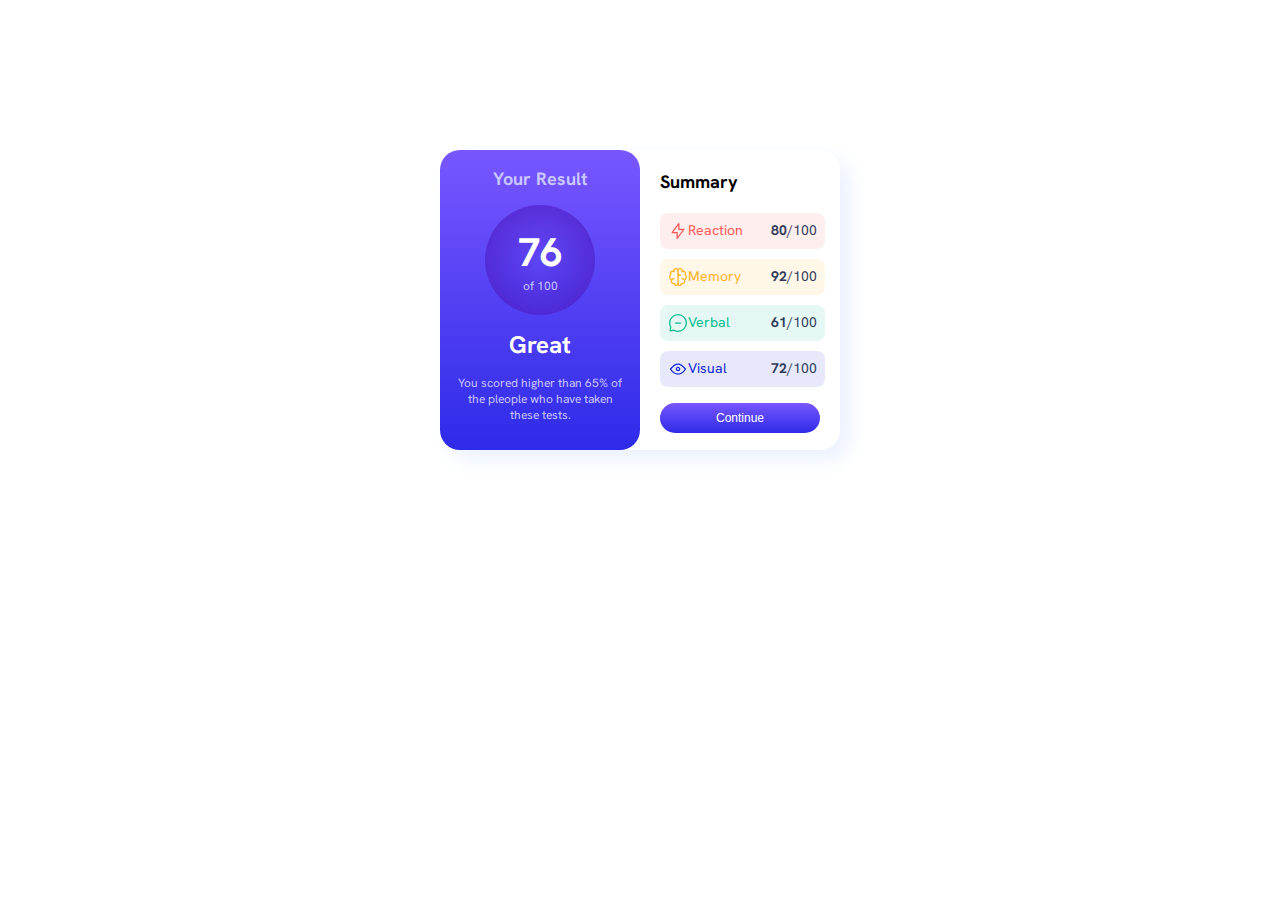
==== 02-results-summary-component-main/index.html @ 5d6142c9 "Subiendo retos de Fronted Mentor" ====
<!DOCTYPE html>
<html lang="en">

<head>
  <meta charset="UTF-8">
  <meta name="viewport" content="width=device-width, initial-scale=1.0">
  <!-- displays site properly based on user's device -->

  <link rel="icon" type="image/png" sizes="32x32" href="./assets/images/favicon-32x32.png">

  <link rel="stylesheet" href="style.css">

  <title>Frontend Mentor | Results summary component</title>



</head>

<body>
  <div class="container">
    <div class="box1">
      <h1>Your Result</h1>
      <div class="circle">
        <p class="number">76</p>
        <p class="range">of 100</p>
      </div>

      <h2>Great</h2>
      <p class="parrafo">You scored higher than 65% of the pleople who have taken these tests.</p>
    </div>
    <div class="box2">
      <div class="container-box2">
        <div>
          <h1>Summary</h1>
        </div>
        <div class="tests reaction-container">
          <div class="reaction">
            <img src="assets/images/icon-reaction.svg" alt="reaction-icon">
            <div>Reaction</div>
          </div>
          <div class="point"><b>80</b>/100</div>
        </div>
        <div class="tests memory-container">
          <div class="memory">
            <img src="assets/images/icon-memory.svg" alt="memory-icon">
            <div>Memory</div>
          </div>
          <div class="point"><b>92</b>/100</div>
        </div>
        <div class="tests verbal-container">
          <div class="verbal">
            <img src="assets/images/icon-verbal.svg" alt="verbal-icon">
            <div>Verbal</div>
          </div>
          <div class="point"><b>61</b>/100</div>
        </div>
        <div class="tests visual-container">
          <div class="visual">
            <img src="assets/images/icon-visual.svg" alt="visual-icon">
            <div>Visual</div>
          </div>
          <div class="point"><b>72</b>/100</div>
        </div>
        <button class="button" type="button">Continue</button>
      </div>
    </div>


  </div>


</body>

</html>
---- 02-results-summary-component-main/style.css ----
* {
  margin: 0;
  padding: 0;
}

@font-face {
  font-family: "HankenGrotesk-VariableFont_wght";
  src: url(assets/fonts/HankenGrotesk-VariableFont_wght.ttf);
}

@font-face {
  font-family: "HankenGrotesk-Bold";
  src: url(assets/fonts/static/HankenGrotesk-Bold.ttf);
}

body {
  font-family: "HankenGrotesk-VariableFont_wght", Arial, Helvetica, sans-serif;
  height: 600px;
  display: flex;
  justify-content: center;
  align-items: center;
}

.container {
  width: 400px;
  height: 300px;
  border-radius: 20px;
  display: flex;
  box-shadow: 10px 10px 20px hsl(221, 100%, 96%);
}

.box1 {
  width: 50%;
  height: 100%;
  background: linear-gradient(hsl(252, 100%, 67%), hsl(241, 81%, 54%));
  border-radius: 20px;
  display: flex;
  flex-direction: column;
  justify-content: space-around;
  align-items: center;
  text-align: center;
}

.box1 h1 {
  padding: 10px 0 0 0;
  font-size: 18px;
  color: hsl(241, 100%, 89%);
}

.circle {
  width: 110px;
  height: 110px;
  background: radial-gradient(hsla(241, 72%, 46%, 0), hsla(256, 72%, 46%, 1));
  display: flex;
  flex-direction: column;
  justify-content: center;
  border-radius: 100%;
}

.number {
  font-size: 40px;
  font-family: "HankenGrotesk-Bold", Arial, Helvetica, sans-serif;
  color: hsl(0, 0%, 100%);
}

.range {
  color: hsl(241, 100%, 89%);
  font-size: 12px;
}

.box1 h2 {
  color: hsl(0, 0%, 100%);
}

.box1 .parrafo {
  font-size: 12px;
  padding: 0 18px;
  margin-bottom: 20px;
  color: hsl(241, 100%, 89%);
}

.box2 {
  width: 50%;
  height: 100%;
  background: hsl(0, 0%, 100%);
  border-radius: 20px;
}

.container-box2 {
  padding: 10px 20px;
  display: flex;
  flex-direction: column;
  justify-content: space-between;
}

.container-box2 div h1 {
  font-size: 18px;
  padding: 10px 10px 10px 0;
}

.tests {
  width: 93%;
  height: 20px;
  background: grey;
  margin-top: 10px;
  display: flex;
  justify-content: space-between;
  font-size: 14px;
  padding: 8px;
  border-radius: 8px;
}

.tests div {
  display: flex;
}

.point {
  color: hsl(224, 30%, 27%);
}

.reaction-container {
  background-color: hsla(0, 100%, 67%, 0.1);
}

.reaction {
  color: hsl(0, 100%, 67%);
}

.memory-container {
  background-color: hsla(39, 100%, 56%, 0.1);
}

.memory {
  color: hsl(39, 100%, 56%);
}

.verbal-container {
  background-color: hsla(166, 100%, 37%, 0.1);
}

.verbal {
  color: hsl(166, 100%, 37%);
}

.visual-container {
  background-color: hsla(234, 85%, 45%, 0.1);
}

.visual {
  color: hsl(234, 85%, 45%);
}

.button {
  height: 30px;
  background: linear-gradient(hsl(252, 100%, 67%), hsl(241, 81%, 54%));
  border-radius: 30px;
  border: none;
  display: flex;
  align-items: center;
  justify-content: center;
  color: hsl(0, 0%, 100%);
  margin-top: 10%;
  font-size: 12px;
}

.button:hover {
  cursor: pointer;
  background: linear-gradient(hsl(241, 81%, 54%), hsl(252, 100%, 67%));
}

@media screen and (max-width:412px) {
    body {
      width: 100%;
      height: 100%;/* Este es el tamaño del Iphone SE */
    }

    .container {
      display: flex;
      flex-direction: row;
      flex-wrap: wrap;
      width: 100%;
      height: 100%;
    }

    .box1 {
      width: 100%;
      height: 45%;
      border-radius: 0 0 20px 20px;
      flex-direction: column;
      justify-content: space-around;
      align-items: center;
    }

    .parrafo {
      width: 52%;
      margin: 0px;
    }

    .box2 {
      width: 100%;
      height: 55%;
    }

    .button {
      height: 35px;
    }
    
}
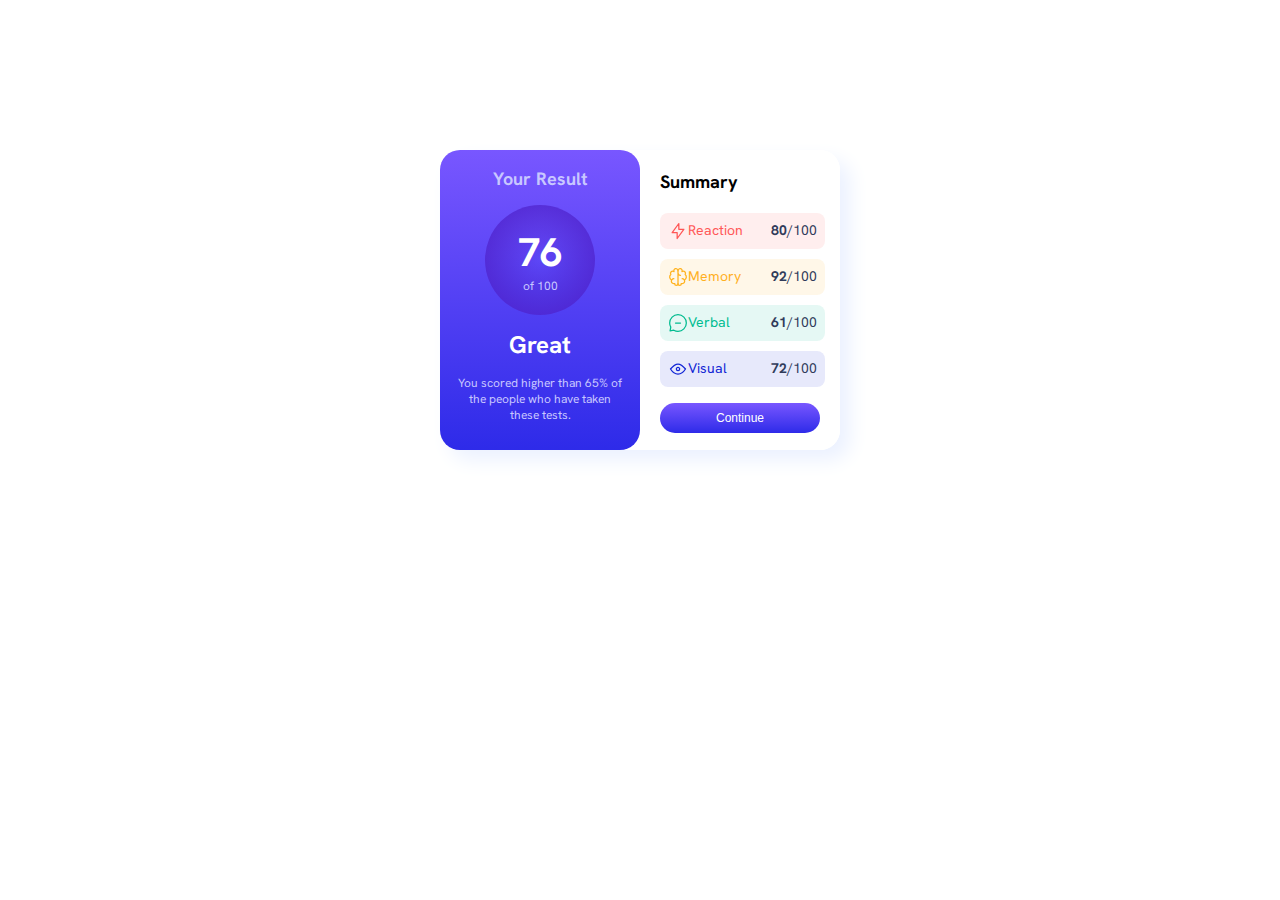
==== commit cc59e549: "Agregando cambios al repo" ====
--- a/02-results-summary-component-main/index.html
+++ b/02-results-summary-component-main/index.html
@@ -26,7 +26,7 @@
       </div>
 
       <h2>Great</h2>
-      <p class="parrafo">You scored higher than 65% of the pleople who have taken these tests.</p>
+      <p class="parrafo">You scored higher than 65% of the people who have taken these tests.</p>
     </div>
     <div class="box2">
       <div class="container-box2">
